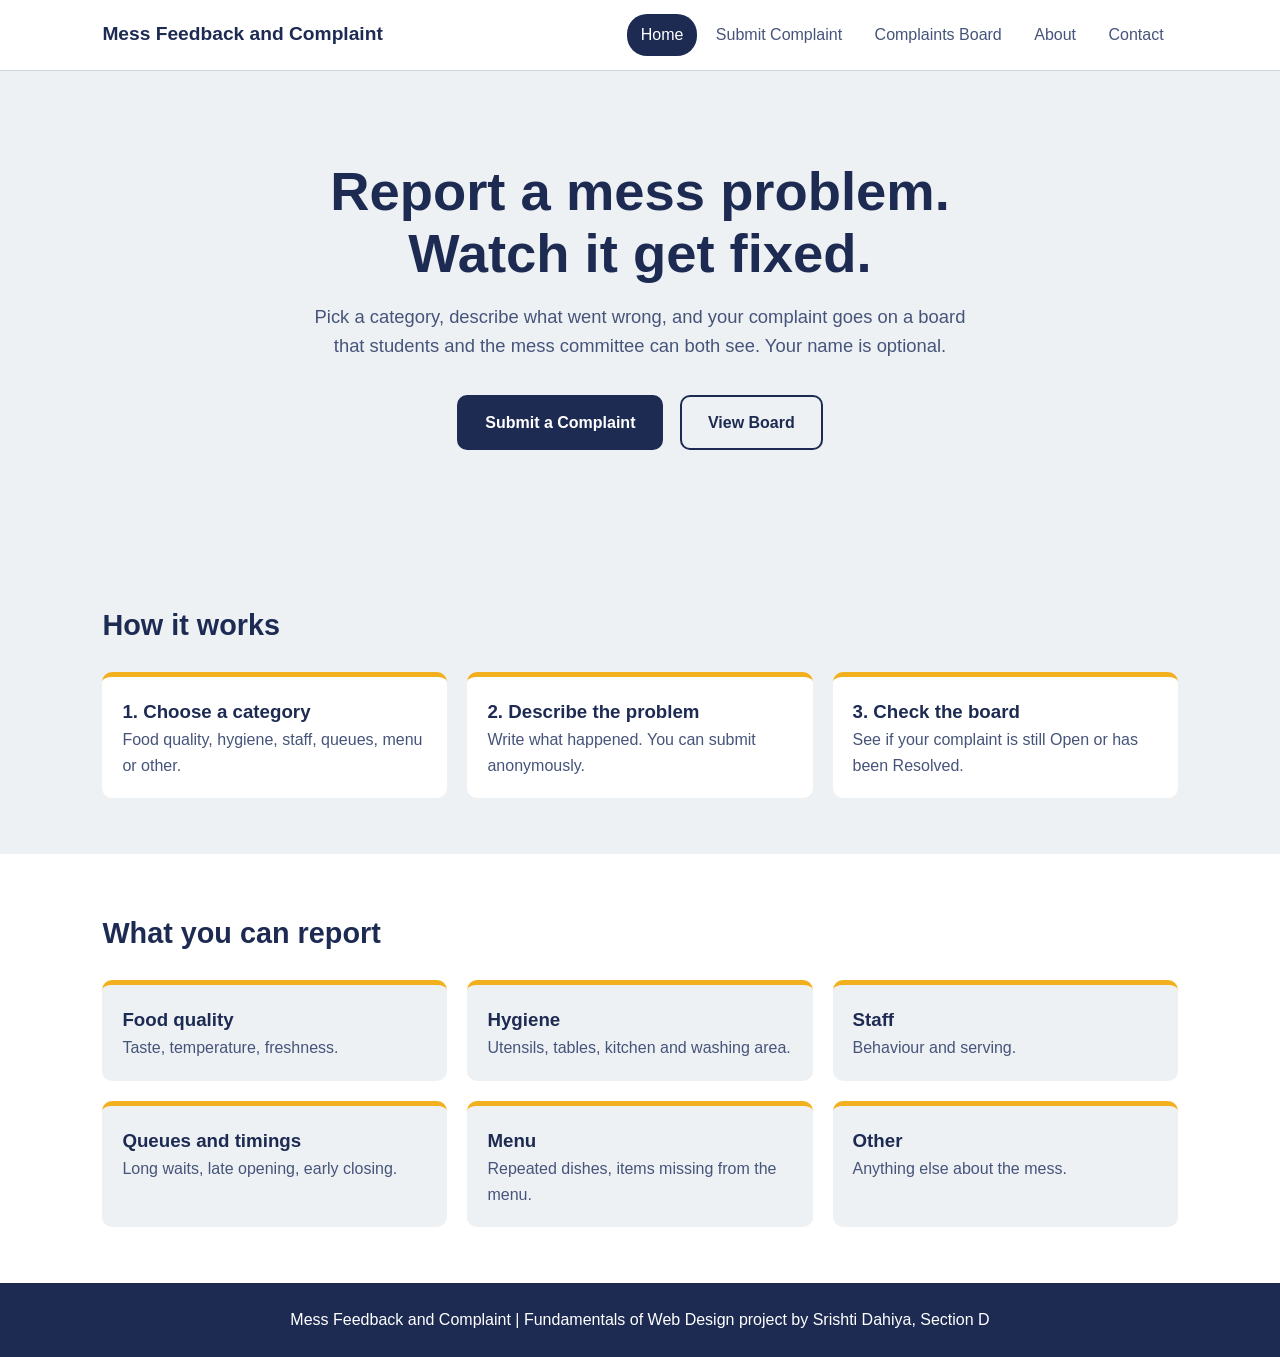
==== index.html @ 824ca443 "Add files via upload" ====
<!DOCTYPE html>
<html lang="en">
<head>
  <meta charset="UTF-8">
  <meta name="viewport" content="width=device-width, initial-scale=1.0">
  <title>Mess Feedback and Complaint</title>
  <link rel="stylesheet" href="css/style.css">
</head>
<body>
  <header>
    <a class="brand" href="index.html">Mess Feedback and Complaint</a>
    <nav>
      <a class="active" href="index.html">Home</a>
      <a href="pages/submit.html">Submit Complaint</a>
      <a href="pages/board.html">Complaints Board</a>
      <a href="pages/about.html">About</a>
      <a href="pages/contact.html">Contact</a>
    </nav>
  </header>

  <section class="hero">
    <h1>Report a mess problem. Watch it get fixed.</h1>
    <p>Pick a category, describe what went wrong, and your complaint goes on a board that students and the mess committee can both see. Your name is optional.</p>
    <a class="btn" href="pages/submit.html">Submit a Complaint</a>
    <a class="btn light" href="pages/board.html">View Board</a>
  </section>

  <section>
    <h2>How it works</h2>
    <div class="grid">
      <div><h3>1. Choose a category</h3><p>Food quality, hygiene, staff, queues, menu or other.</p></div>
      <div><h3>2. Describe the problem</h3><p>Write what happened. You can submit anonymously.</p></div>
      <div><h3>3. Check the board</h3><p>See if your complaint is still Open or has been Resolved.</p></div>
    </div>
  </section>

  <section class="tint">
    <h2>What you can report</h2>
    <div class="grid">
      <div><h3>Food quality</h3><p>Taste, temperature, freshness.</p></div>
      <div><h3>Hygiene</h3><p>Utensils, tables, kitchen and washing area.</p></div>
      <div><h3>Staff</h3><p>Behaviour and serving.</p></div>
      <div><h3>Queues and timings</h3><p>Long waits, late opening, early closing.</p></div>
      <div><h3>Menu</h3><p>Repeated dishes, items missing from the menu.</p></div>
      <div><h3>Other</h3><p>Anything else about the mess.</p></div>
    </div>
  </section>

  <footer>Mess Feedback and Complaint | Fundamentals of Web Design project by Srishti Dahiya, Section D</footer>
</body>
</html>
---- css/style.css ----
* { box-sizing: border-box; margin: 0; }
body { font-family: "Segoe UI", Arial, sans-serif; color: #1d2b53; background: #eef1f4; line-height: 1.6; }

header { display: flex; flex-wrap: wrap; justify-content: space-between; align-items: center; gap: 8px 24px;
  padding: 14px 8%; background: #fff; border-bottom: 1px solid #cfd6df; position: sticky; top: 0; z-index: 5; }
.brand { font-weight: 700; font-size: 1.2rem; text-decoration: none; color: inherit; }
nav a { display: inline-block; padding: 8px 14px; border-radius: 20px; text-decoration: none; color: #46547a; }
nav a:hover { background: #eef1f4; }
nav a.active { background: #1d2b53; color: #fff; }

section { padding: 56px 8%; }
h2 { font-size: 1.8rem; margin-bottom: 24px; }
.hero { text-align: center; padding: 90px 8%; }
.hero h1 { font-size: clamp(2rem, 6vw, 3.4rem); line-height: 1.15; max-width: 14em; margin: 0 auto 16px; }
.hero p { max-width: 36em; margin: 0 auto 28px; font-size: 1.15rem; color: #46547a; }

.btn { display: inline-block; margin: 6px; padding: 13px 26px; border-radius: 10px; border: 2px solid #1d2b53;
  background: #1d2b53; color: #fff; font-weight: 600; text-decoration: none; }
.btn.light { background: transparent; color: #1d2b53; }
.btn:hover { background: #f2b01e; border-color: #f2b01e; color: #1d2b53; }

.grid { display: grid; grid-template-columns: repeat(auto-fit, minmax(280px, 1fr)); gap: 20px; max-width: 1100px; }
.grid div { background: #fff; padding: 20px; border-radius: 10px; border-top: 5px solid #f2b01e; }
.grid p { color: #46547a; }
.tint { background: #fff; }
.tint .grid div { background: #eef1f4; }

footer { text-align: center; padding: 24px 8%; background: #1d2b53; color: #fff; }

/* ---------- Forms ---------- */
main section { padding: 40px 8% 56px; }
.form-intro { margin: -12px 0 24px; color: #46547a; }
.feedback-form { max-width: 720px; padding: 10px 36px 36px; background: #fff; border: 1px solid #cfd6df; border-top: 6px solid #f2b01e; border-radius: 10px; box-shadow: 0 6px 0 rgba(29,43,83,.08); }
fieldset { border: 0; margin: 26px 0 0; padding: 0; min-width: 0; }
legend { float: left; width: 100%; margin: 0 0 18px; padding: 10px 16px; background: #1d2b53; color: #fff; border-radius: 10px; font-size: 1.15rem; font-weight: 700; }
fieldset > .row, fieldset > .field { clear: both; }
.field { margin-bottom: 20px; }
label, .label { display: block; margin-bottom: 6px; font-size: .95rem; font-weight: 600; }
input[type=text], input[type=date], input[type=search], select, textarea { width: 100%; min-height: 46px; padding: 11px 14px; border: 1.5px solid #cfd6df; border-radius: 10px; background: #e6eaf3; font: inherit; color: #1d2b53; }
textarea { min-height: 120px; resize: vertical; }
input:focus, select:focus, textarea:focus { outline: 3px solid #1d2b53; outline-offset: 1px; background: #fff; }
.row { display: flex; flex-wrap: wrap; gap: 0 24px; }
.row .field { flex: 1; min-width: 220px; }
.options { display: flex; flex-wrap: wrap; gap: 10px; }
.options label { margin: 0; cursor: pointer; position: relative; }
.options input { position: absolute; opacity: 0; }
.options span { display: inline-block; padding: 7px 22px; border: 2px solid; border-radius: 999px; background: #fff; font-weight: 600; }
.low span { border-color: #2f7d4e; color: #1d5a37; } .medium span { border-color: #f2b01e; color: #6b4a00; } .high span { border-color: #1d2b53; }
.low input:checked + span { background: #2f7d4e; color: #fff; } .medium input:checked + span { background: #f2b01e; color: #1d2b53; } .high input:checked + span { background: #1d2b53; color: #fff; }
.options input:focus-visible + span { outline: 3px solid #f2b01e; outline-offset: 2px; }
.submit-btn { display: block; width: 100%; margin-top: 30px; cursor: pointer; font-size: 1rem; }
.msg { max-width: 720px; margin-bottom: 20px; padding: 14px 18px; border-radius: 10px; background: #dff3e6; border: 1px solid #2f7d4e; color: #1d5a37; font-weight: 600; }
.msg a { color: inherit; }
[hidden] { display: none !important; }

/* ---------- Board ---------- */
.stats { display: flex; flex-wrap: wrap; gap: 12px; margin-bottom: 20px; }
.stat { background: #fff; padding: 10px 20px; border-radius: 10px; border-left: 5px solid #f2b01e; font-weight: 600; }
.filters { display: grid; grid-template-columns: repeat(auto-fit, minmax(200px, 1fr)); gap: 14px; max-width: 1100px; margin-bottom: 24px; }
.cards { display: grid; grid-template-columns: repeat(auto-fit, minmax(300px, 1fr)); gap: 20px; max-width: 1100px; }
.card { background: #fff; padding: 20px; border-radius: 10px; border-top: 5px solid #f2b01e; display: flex; flex-direction: column; gap: 10px; }
.card.resolved { border-top-color: #2f7d4e; }
.card h3 { font-size: 1.1rem; }
.card .meta { font-size: .85rem; color: #46547a; }
.tag { display: inline-block; padding: 2px 12px; border-radius: 999px; font-size: .8rem; font-weight: 700; margin-right: 6px; background: #eef1f4; }
.tag.p-High { background: #1d2b53; color: #fff; } .tag.p-Medium { background: #f2b01e; } .tag.p-Low { background: #2f7d4e; color: #fff; }
.tag.s-Open { background: #fde2c8; color: #7a3d00; } .tag.s-Resolved { background: #dff3e6; color: #1d5a37; }
.card-actions { display: flex; gap: 8px; margin-top: auto; }
.card-actions button { padding: 7px 14px; border-radius: 8px; border: 2px solid #1d2b53; background: #fff; color: #1d2b53; font-weight: 600; cursor: pointer; font: inherit; }
.card-actions button:hover { background: #f2b01e; border-color: #f2b01e; }
.empty { background: #fff; padding: 30px; border-radius: 10px; max-width: 600px; }

/* ---------- Header on inner pages ---------- */
.prose { max-width: 720px; }
.prose p { margin-bottom: 14px; }
@media (max-width: 600px) { .feedback-form { padding: 4px 20px 28px; } }
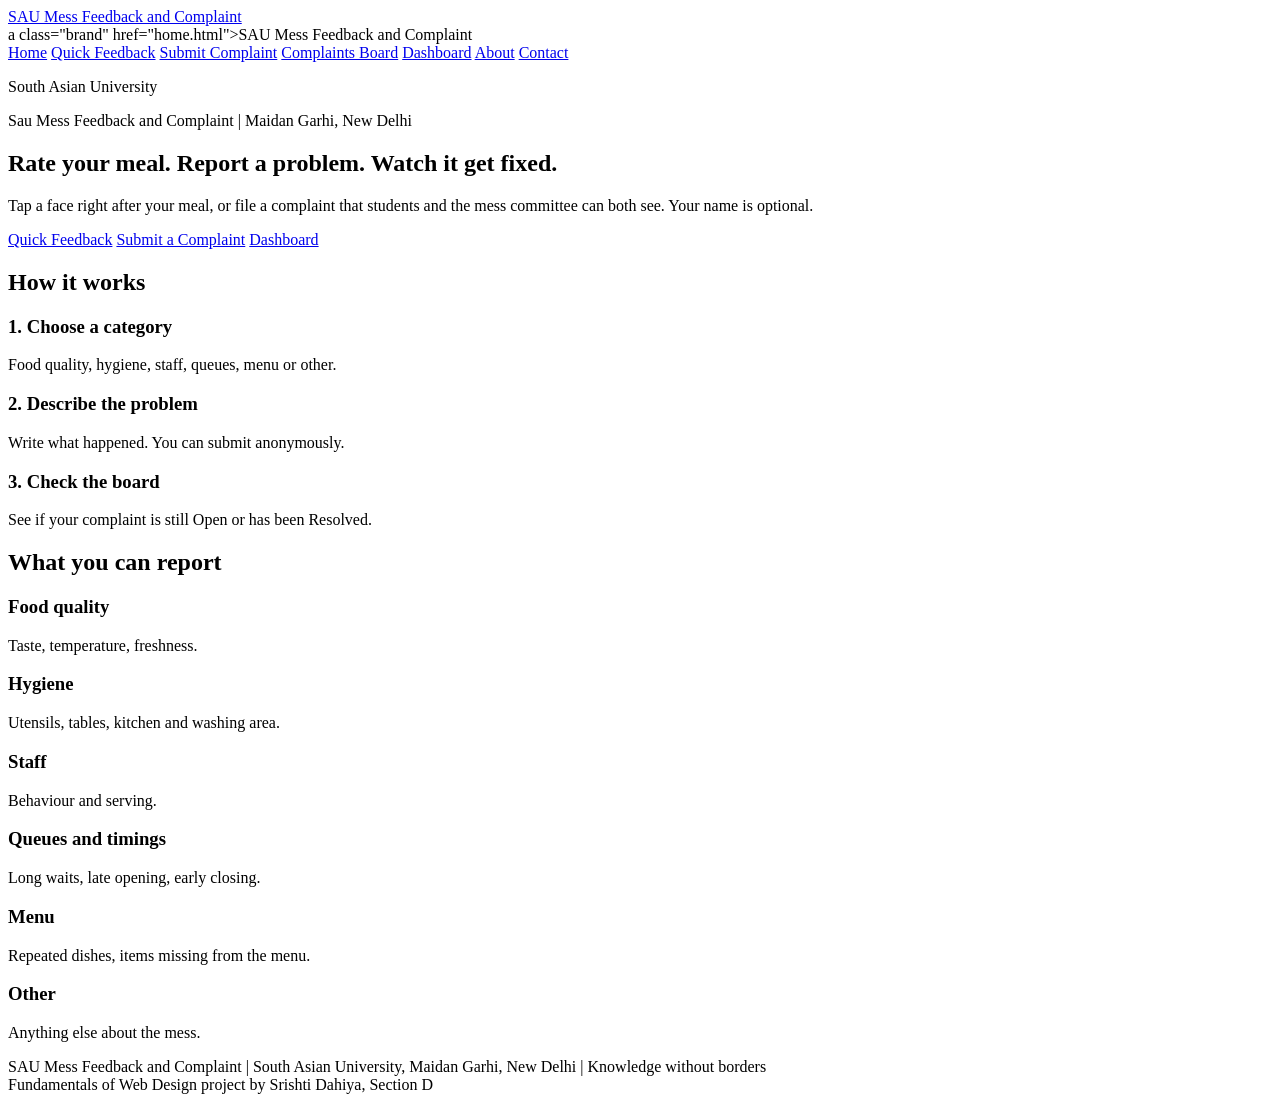
==== commit 03263f6f: "Update index.html" ====
--- a/index.html
+++ b/index.html
@@ -3,26 +3,37 @@
 <head>
   <meta charset="UTF-8">
   <meta name="viewport" content="width=device-width, initial-scale=1.0">
-  <title>Mess Feedback and Complaint</title>
-  <link rel="stylesheet" href="css/style.css">
+  <title>SAU Mess Feedback and Complaint</title>
+  <link rel="icon" href="logo.png">
+  <link rel="stylesheet" href="style.css?v=4">
 </head>
 <body>
   <header>
-    <a class="brand" href="index.html">Mess Feedback and Complaint</a>
+    <a class="brand" href="home.html">SAU Mess Feedback and Complaint</a>
     <nav>
-      <a class="active" href="index.html">Home</a>
-      <a href="pages/submit.html">Submit Complaint</a>
-      <a href="pages/board.html">Complaints Board</a>
-      <a href="pages/about.html">About</a>
-      <a href="pages/contact.html">Contact</a>
+      a class="brand" href="home.html"><img class="logo" src="logo.png" alt="South Asian University logo" onerror="this.hidden=true;this.parentNode.classList.add('nologo')">SAU Mess Feedback and Complaint</a>
+    <nav>
+      <a class="active" href="home.html">Home</a>
+      <a href="feedback.html">Quick Feedback</a>
+      <a href="submit.html">Submit Complaint</a>
+      <a href="board.html">Complaints Board</a>
+      <a href="dashboard.html">Dashboard</a>
+      <a href="about.html">About</a>
+      <a href="contact.html">Contact</a>
     </nav>
   </header>
 
-  <section class="hero">
-    <h1>Report a mess problem. Watch it get fixed.</h1>
-    <p>Pick a category, describe what went wrong, and your complaint goes on a board that students and the mess committee can both see. Your name is optional.</p>
-    <a class="btn" href="pages/submit.html">Submit a Complaint</a>
-    <a class="btn light" href="pages/board.html">View Board</a>
+  <section class="hero hero-split">
+    <img class="hero-logo" src="logo.png" alt="South Asian University logo" onerror="this.hidden=true">
+    <div class="hero-content">
+      <p class="uni-name">South Asian University</p>
+      <p class="uni-sub">Sau Mess Feedback and Complaint | Maidan Garhi, New Delhi</p>
+      <h1>Rate your meal. Report a problem. Watch it get fixed.</h1>
+      <p>Tap a face right after your meal, or file a complaint that students and the mess committee can both see. Your name is optional.</p>
+      <a class="btn" href="feedback.html">Quick Feedback</a>
+      <a class="btn" href="submit.html">Submit a Complaint</a>
+      <a class="btn light" href="dashboard.html">Dashboard</a>
+    </div>
   </section>
 
   <section>
@@ -45,7 +56,6 @@
       <div><h3>Other</h3><p>Anything else about the mess.</p></div>
     </div>
   </section>
-
-  <footer>Mess Feedback and Complaint | Fundamentals of Web Design project by Srishti Dahiya, Section D</footer>
+<footer>SAU Mess Feedback and Complaint | South Asian University, Maidan Garhi, New Delhi | Knowledge without borders<br>Fundamentals of Web Design project by Srishti Dahiya, Section D</footer>
 </body>
 </html>
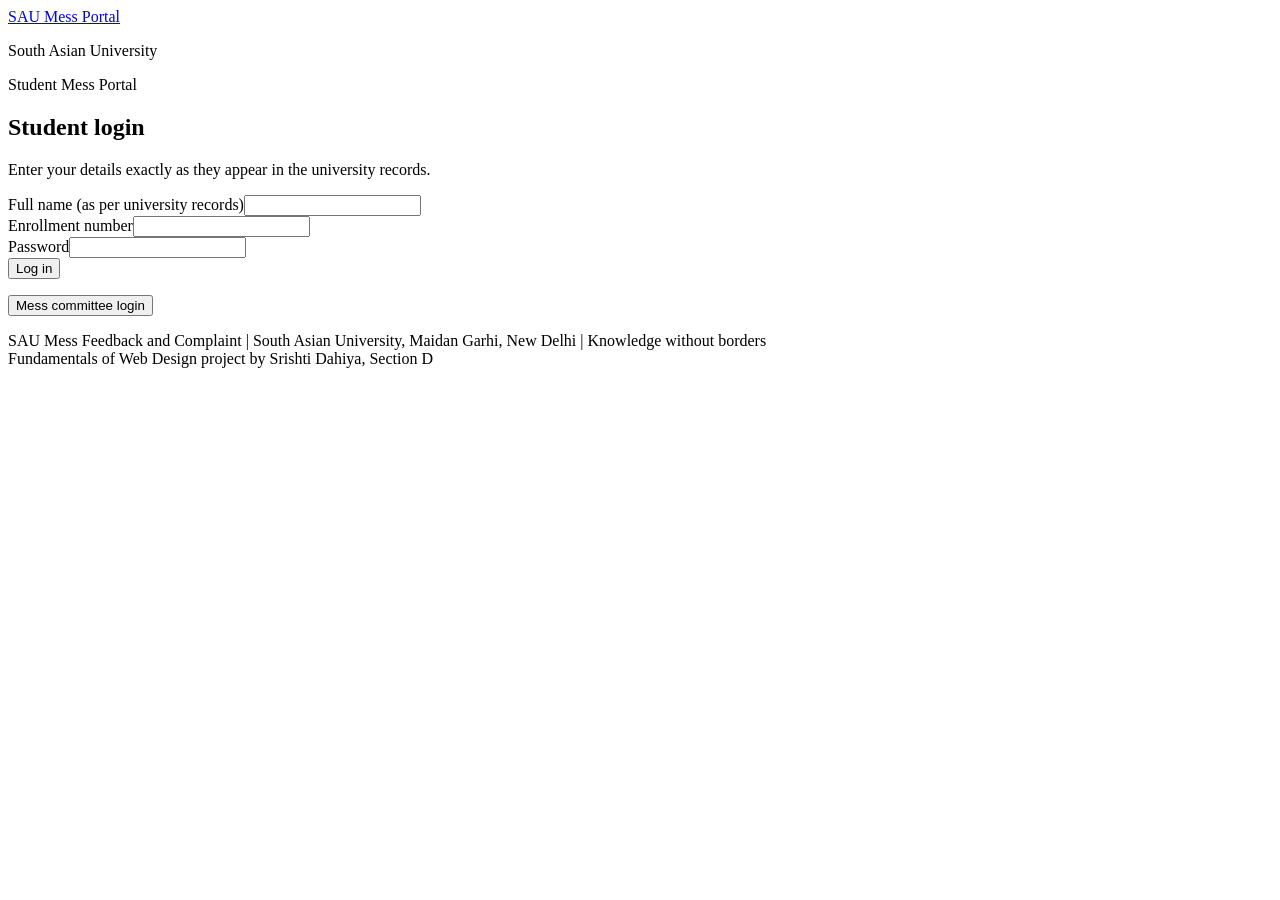
==== commit cfac0c40: "Add files via upload" ====
--- a/index.html
+++ b/index.html
@@ -3,59 +3,34 @@
 <head>
   <meta charset="UTF-8">
   <meta name="viewport" content="width=device-width, initial-scale=1.0">
-  <title>SAU Mess Feedback and Complaint</title>
+  <title>Login | SAU Mess Feedback and Complaint</title>
   <link rel="icon" href="logo.png">
   <link rel="stylesheet" href="style.css?v=4">
 </head>
-<body>
+<body data-public>
   <header>
-    <a class="brand" href="home.html">SAU Mess Feedback and Complaint</a>
-    <nav>
-      a class="brand" href="home.html"><img class="logo" src="logo.png" alt="South Asian University logo" onerror="this.hidden=true;this.parentNode.classList.add('nologo')">SAU Mess Feedback and Complaint</a>
-    <nav>
-      <a class="active" href="home.html">Home</a>
-      <a href="feedback.html">Quick Feedback</a>
-      <a href="submit.html">Submit Complaint</a>
-      <a href="board.html">Complaints Board</a>
-      <a href="dashboard.html">Dashboard</a>
-      <a href="about.html">About</a>
-      <a href="contact.html">Contact</a>
-    </nav>
+    <a class="brand" href="index.html"><img class="logo" src="logo.png" alt="South Asian University logo" onerror="this.hidden=true;this.parentNode.classList.add('nologo')">SAU Mess Portal</a>
   </header>
-
-  <section class="hero hero-split">
-    <img class="hero-logo" src="logo.png" alt="South Asian University logo" onerror="this.hidden=true">
-    <div class="hero-content">
+  <main><section class="login-section">
+    <div class="login-brand">
+      <img class="hero-logo" src="logo.png" alt="South Asian University logo" onerror="this.hidden=true">
       <p class="uni-name">South Asian University</p>
-      <p class="uni-sub">Sau Mess Feedback and Complaint | Maidan Garhi, New Delhi</p>
-      <h1>Rate your meal. Report a problem. Watch it get fixed.</h1>
-      <p>Tap a face right after your meal, or file a complaint that students and the mess committee can both see. Your name is optional.</p>
-      <a class="btn" href="feedback.html">Quick Feedback</a>
-      <a class="btn" href="submit.html">Submit a Complaint</a>
-      <a class="btn light" href="dashboard.html">Dashboard</a>
+      <p class="uni-sub">Student Mess Portal</p>
     </div>
-  </section>
-
-  <section>
-    <h2>How it works</h2>
-    <div class="grid">
-      <div><h3>1. Choose a category</h3><p>Food quality, hygiene, staff, queues, menu or other.</p></div>
-      <div><h3>2. Describe the problem</h3><p>Write what happened. You can submit anonymously.</p></div>
-      <div><h3>3. Check the board</h3><p>See if your complaint is still Open or has been Resolved.</p></div>
-    </div>
-  </section>
-
-  <section class="tint">
-    <h2>What you can report</h2>
-    <div class="grid">
-      <div><h3>Food quality</h3><p>Taste, temperature, freshness.</p></div>
-      <div><h3>Hygiene</h3><p>Utensils, tables, kitchen and washing area.</p></div>
-      <div><h3>Staff</h3><p>Behaviour and serving.</p></div>
-      <div><h3>Queues and timings</h3><p>Long waits, late opening, early closing.</p></div>
-      <div><h3>Menu</h3><p>Repeated dishes, items missing from the menu.</p></div>
-      <div><h3>Other</h3><p>Anything else about the mess.</p></div>
-    </div>
-  </section>
-<footer>SAU Mess Feedback and Complaint | South Asian University, Maidan Garhi, New Delhi | Knowledge without borders<br>Fundamentals of Web Design project by Srishti Dahiya, Section D</footer>
+    <form class="feedback-form login-card" id="studentLogin">
+      <h2 id="loginTitle">Student login</h2>
+      <p class="hint" id="loginHelp">Enter your details exactly as they appear in the university records.</p>
+      <div class="msg err" id="loginErr" role="alert" hidden></div>
+      <div id="studentFields">
+        <div class="field"><label for="sname">Full name (as per university records)</label><input type="text" id="sname" autocomplete="name" required></div>
+        <div class="field"><label for="enroll">Enrollment number</label><input type="text" id="enroll" autocomplete="username" required></div>
+      </div>
+      <div class="field"><label for="spass">Password</label><input type="password" id="spass" autocomplete="current-password" required></div>
+      <button type="submit" class="btn submit-btn">Log in</button>
+      <p class="switch"><button type="button" id="modeToggle" class="linkbtn">Mess committee login</button></p>
+    </form>
+  </section></main>
+  <footer>SAU Mess Feedback and Complaint | South Asian University, Maidan Garhi, New Delhi | Knowledge without borders<br>Fundamentals of Web Design project by Srishti Dahiya, Section D</footer>
+  <script src="script.js"></script>
 </body>
 </html>
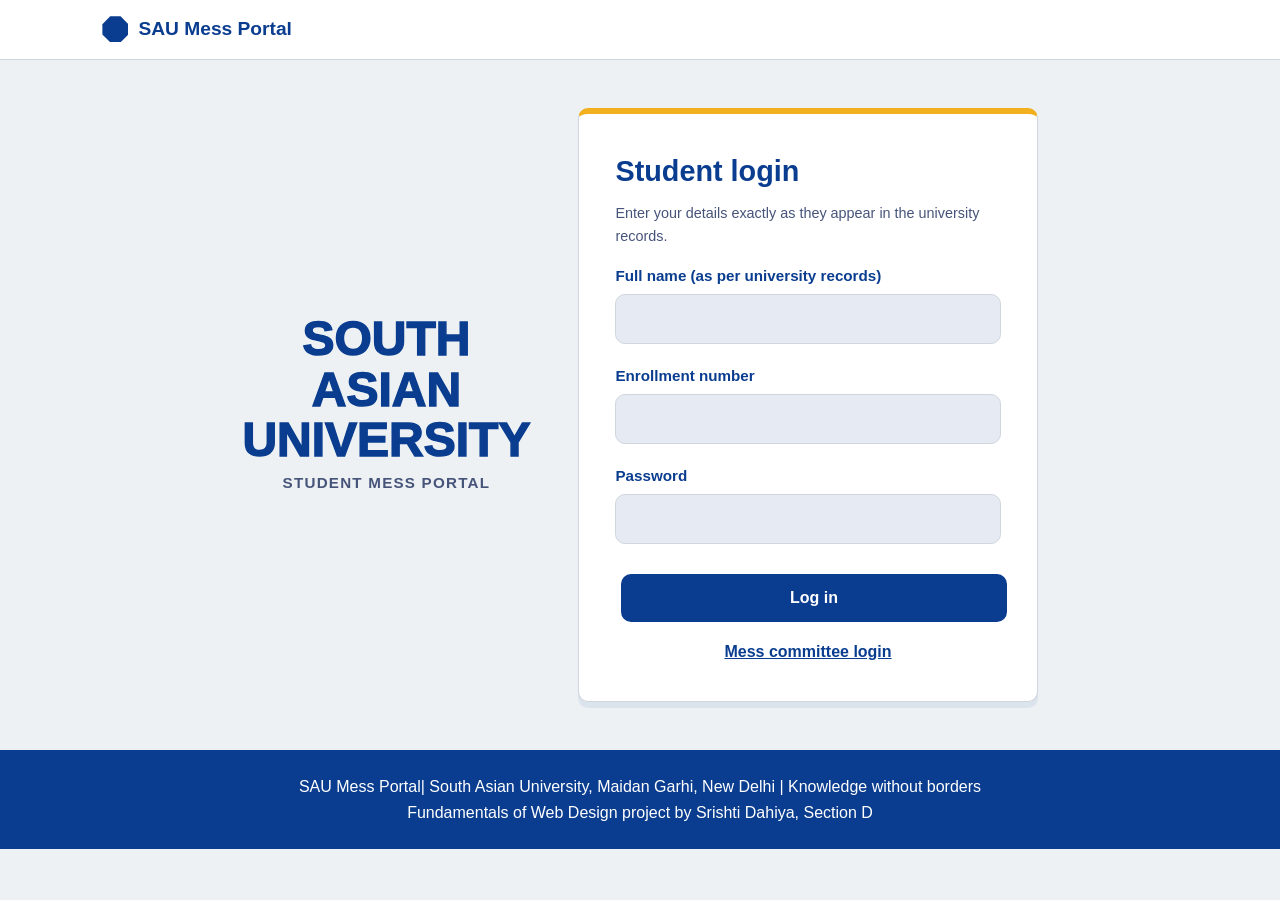
==== commit 364147be: "Update title and footer for SAU Mess Portal" ====
--- a/index.html
+++ b/index.html
@@ -3,7 +3,7 @@
 <head>
   <meta charset="UTF-8">
   <meta name="viewport" content="width=device-width, initial-scale=1.0">
-  <title>Login | SAU Mess Feedback and Complaint</title>
+  <title>Login | SAU Mess Portal</title>
   <link rel="icon" href="logo.png">
   <link rel="stylesheet" href="style.css?v=4">
 </head>
@@ -30,7 +30,7 @@
       <p class="switch"><button type="button" id="modeToggle" class="linkbtn">Mess committee login</button></p>
     </form>
   </section></main>
-  <footer>SAU Mess Feedback and Complaint | South Asian University, Maidan Garhi, New Delhi | Knowledge without borders<br>Fundamentals of Web Design project by Srishti Dahiya, Section D</footer>
+  <footer>SAU Mess Portal| South Asian University, Maidan Garhi, New Delhi | Knowledge without borders<br>Fundamentals of Web Design project by Srishti Dahiya, Section D</footer>
   <script src="script.js"></script>
 </body>
 </html>
--- a/style.css
+++ b/style.css
@@ -0,0 +1,106 @@
+* { box-sizing: border-box; margin: 0; }
+body { font-family: "Segoe UI", Arial, sans-serif; color: #0a3d8f; background: #eef1f4; line-height: 1.6; }
+header { display: flex; flex-wrap: wrap; justify-content: space-between; align-items: center; gap: 8px 24px;
+  padding: 14px 8%; background: #fff; border-bottom: 1px solid #cfd6df; position: sticky; top: 0; z-index: 5; }
+.brand { font-weight: 700; font-size: 1.2rem; text-decoration: none; color: inherit; }
+nav a { display: inline-block; padding: 8px 14px; border-radius: 20px; text-decoration: none; color: #46547a; }
+nav a:hover { background: #eef1f4; }
+nav a.active { background: #0a3d8f; color: #fff; }
+section { padding: 56px 8%; }
+h2 { font-size: 1.8rem; margin-bottom: 24px; }
+.hero { text-align: center; padding: 90px 8%; }
+.hero h1 { font-size: clamp(2rem, 6vw, 3.4rem); line-height: 1.15; max-width: 14em; margin: 0 auto 16px; }
+.hero p { max-width: 36em; margin: 0 auto 28px; font-size: 1.15rem; color: #46547a; }
+.btn { display: inline-block; margin: 6px; padding: 13px 26px; border-radius: 10px; border: 2px solid #0a3d8f;
+  background: #0a3d8f; color: #fff; font-weight: 600; text-decoration: none; }
+.btn.light { background: transparent; color: #0a3d8f; }
+.btn:hover { background: #f2b01e; border-color: #f2b01e; color: #0a3d8f; }
+.grid { display: grid; grid-template-columns: repeat(auto-fit, minmax(280px, 1fr)); gap: 20px; max-width: 1100px; }
+.grid div { background: #fff; padding: 20px; border-radius: 10px; border-top: 5px solid #f2b01e; }
+.grid p { color: #46547a; }
+.tint { background: #fff; }
+.tint .grid div { background: #eef1f4; }
+footer { text-align: center; padding: 24px 8%; background: #0a3d8f; color: #fff; }
+main section { padding: 40px 8% 56px; }
+.form-intro { margin: -12px 0 24px; color: #46547a; }
+.feedback-form { max-width: 720px; padding: 10px 36px 36px; background: #fff; border: 1px solid #cfd6df; border-top: 6px solid #f2b01e; border-radius: 10px; box-shadow: 0 6px 0 rgba(10,61,143,.08); }
+fieldset { border: 0; margin: 26px 0 0; padding: 0; min-width: 0; }
+legend { float: left; width: 100%; margin: 0 0 18px; padding: 10px 16px; background: #0a3d8f; color: #fff; border-radius: 10px; font-size: 1.15rem; font-weight: 700; }
+fieldset > .row, fieldset > .field { clear: both; }
+.field { margin-bottom: 20px; }
+label, .label { display: block; margin-bottom: 6px; font-size: .95rem; font-weight: 600; }
+input[type=text], input[type=date], input[type=search], input[type=password], select, textarea { width: 100%; min-height: 46px; padding: 11px 14px; border: 1.5px solid #cfd6df; border-radius: 10px; background: #e6eaf3; font: inherit; color: #0a3d8f; }
+textarea { min-height: 120px; resize: vertical; }
+input:focus, select:focus, textarea:focus { outline: 3px solid #0a3d8f; outline-offset: 1px; background: #fff; }
+.row { display: flex; flex-wrap: wrap; gap: 0 24px; }
+.row .field { flex: 1; min-width: 220px; }
+.options { display: flex; flex-wrap: wrap; gap: 10px; }
+.options label { margin: 0; cursor: pointer; position: relative; }
+.options input { position: absolute; opacity: 0; }
+.options span { display: inline-block; padding: 7px 22px; border: 2px solid; border-radius: 999px; background: #fff; font-weight: 600; }
+.low span { border-color: #2f7d4e; color: #1d5a37; } .medium span { border-color: #f2b01e; color: #6b4a00; } .high span { border-color: #0a3d8f; }
+.low input:checked + span { background: #2f7d4e; color: #fff; } .medium input:checked + span { background: #f2b01e; color: #0a3d8f; } .high input:checked + span { background: #0a3d8f; color: #fff; }
+.options input:focus-visible + span { outline: 3px solid #f2b01e; outline-offset: 2px; }
+.submit-btn { display: block; width: 100%; margin-top: 30px; cursor: pointer; font-size: 1rem; }
+.msg { max-width: 720px; margin-bottom: 20px; padding: 14px 18px; border-radius: 10px; background: #dff3e6; border: 1px solid #2f7d4e; color: #1d5a37; font-weight: 600; }
+.msg a { color: inherit; }
+[hidden] { display: none !important; }
+.stats { display: flex; flex-wrap: wrap; gap: 12px; margin-bottom: 20px; }
+.stat { background: #fff; padding: 10px 20px; border-radius: 10px; border-left: 5px solid #f2b01e; font-weight: 600; }
+.filters { display: grid; grid-template-columns: repeat(auto-fit, minmax(200px, 1fr)); gap: 14px; max-width: 1100px; margin-bottom: 24px; }
+.cards { display: grid; grid-template-columns: repeat(auto-fit, minmax(300px, 1fr)); gap: 20px; max-width: 1100px; }
+.card { background: #fff; padding: 20px; border-radius: 10px; border-top: 5px solid #f2b01e; display: flex; flex-direction: column; gap: 10px; }
+.card.resolved { border-top-color: #2f7d4e; }
+.card h3 { font-size: 1.1rem; }
+.card .meta { font-size: .85rem; color: #46547a; }
+.tag { display: inline-block; padding: 2px 12px; border-radius: 999px; font-size: .8rem; font-weight: 700; margin-right: 6px; background: #eef1f4; }
+.tag.p-High { background: #0a3d8f; color: #fff; } .tag.p-Medium { background: #f2b01e; } .tag.p-Low { background: #2f7d4e; color: #fff; }
+.tag.s-Open { background: #fde2c8; color: #7a3d00; } .tag.s-Resolved { background: #dff3e6; color: #1d5a37; }
+.card-actions { display: flex; gap: 8px; margin-top: auto; }
+.card-actions button { padding: 7px 14px; border-radius: 8px; border: 2px solid #0a3d8f; background: #fff; color: #0a3d8f; font-weight: 600; cursor: pointer; font: inherit; }
+.card-actions button:hover { background: #f2b01e; border-color: #f2b01e; }
+.empty { background: #fff; padding: 30px; border-radius: 10px; max-width: 600px; }
+.prose { max-width: 720px; }
+.prose p { margin-bottom: 14px; }
+@media (max-width: 600px) { .feedback-form { padding: 4px 20px 28px; } }
+.adminbar{display:flex;flex-wrap:wrap;align-items:center;gap:10px;margin-bottom:20px}.adminbar form{display:flex;flex-wrap:wrap;gap:6px;align-items:center}.adminbar input{width:220px}.adminbar .btn{cursor:pointer;font-size:1rem}
+.brand.nologo::before{content:"";display:inline-block;width:26px;height:26px;margin-right:10px;vertical-align:middle;background:#0a3d8f;clip-path:polygon(30% 0,70% 0,100% 30%,100% 70%,70% 100%,30% 100%,0 70%,0 30%)}
+.kicker{font-weight:700;letter-spacing:.12em;text-transform:uppercase;color:#0a3d8f;font-size:.85rem;margin-bottom:10px}
+.faces{display:flex;flex-wrap:wrap;gap:14px}.faces label{margin:0;cursor:pointer;position:relative}.faces input{position:absolute;opacity:0}
+.faces span{display:flex;flex-direction:column;align-items:center;gap:4px;width:96px;padding:14px 0;border:2px solid #cfd6df;border-radius:14px;background:#fff;font-size:2rem}
+.faces small{font-size:.85rem;font-weight:600}.faces input:checked+span{border-color:#0a3d8f;background:#e6eaf3;box-shadow:0 0 0 3px #f2b01e}.faces input:focus-visible+span{outline:3px solid #f2b01e}
+.dash{display:grid;grid-template-columns:repeat(auto-fit,minmax(300px,1fr));gap:20px;max-width:1100px}
+.panel{background:#fff;padding:20px;border-radius:10px;border-top:5px solid #f2b01e}.panel h3{margin-bottom:10px}
+.bar-row{margin:12px 0}.bar-label{display:flex;justify-content:space-between;font-size:.9rem;font-weight:600;margin-bottom:4px}
+.bar{display:flex;height:16px;border-radius:8px;overflow:hidden;background:#e6eaf3}.bar i{display:block;height:100%}
+.bar .h{background:#2f7d4e}.bar .n{background:#f2b01e}.bar .s{background:#c0392b}.bar .one{background:#0a3d8f}
+.legend{font-size:.85rem;color:#46547a;margin-top:8px}
+.logo{height:38px;width:auto;margin-right:10px;vertical-align:middle}.hero-logo{display:block;height:110px;width:auto;margin:0 auto 14px}
+.logo{border-radius:6px}.hero-logo{border-radius:12px;box-shadow:0 6px 0 rgba(10,61,143,.12)}
+.brand{display:inline-flex;align-items:center}.logo{height:48px;width:48px;object-fit:cover;margin-right:12px}
+.hero-brand{display:flex;flex-wrap:wrap;align-items:center;justify-content:center;gap:22px;margin-bottom:28px}
+.hero-brand .hero-logo{margin:0;height:130px;width:130px;object-fit:cover}
+.hero-brand-text{text-align:left}
+.uni-name{font-size:clamp(2.2rem,6vw,3.8rem);font-weight:800;line-height:1.05;color:#0a3d8f}
+.uni-sub{font-weight:600;letter-spacing:.08em;text-transform:uppercase;color:#46547a;font-size:.95rem;margin-top:6px}
+@media (max-width:600px){.hero-brand{flex-direction:column}.hero-brand-text{text-align:center}}
+.hero.hero-split{display:flex;align-items:center;gap:56px;text-align:left;padding:60px 8%}
+.hero-split .hero-logo{display:block;flex-shrink:0;width:clamp(200px,26vw,320px);height:auto;aspect-ratio:1/1;object-fit:contain;margin:0;border-radius:16px;box-shadow:0 8px 0 rgba(10,61,143,.14)}
+.hero-split .hero-content{flex:1;min-width:0}
+.hero .uni-name{font-size:clamp(2.4rem,6.5vw,4.6rem);font-weight:900;line-height:1.02;text-transform:uppercase;letter-spacing:.01em;color:#0a3d8f;-webkit-text-stroke:1.5px #0a3d8f;max-width:none;margin:0 0 8px}
+.hero .uni-sub{font-size:1rem;font-weight:700;letter-spacing:.1em;text-transform:uppercase;color:#46547a;max-width:none;margin:0 0 26px}
+.hero-split h1{max-width:none;margin:0 0 14px;font-size:clamp(1.7rem,3.6vw,2.6rem)}
+.hero-split .hero-content>p:not(.uni-name):not(.uni-sub){margin:0 0 26px}
+.hero-split .btn{margin:6px 12px 6px 0}
+@media (max-width:760px){.hero.hero-split{flex-direction:column;text-align:center;gap:28px}.hero-split .hero-logo{width:min(70vw,260px)}.hero-split .btn{margin:6px}}
+.login-section{display:grid;grid-template-columns:1fr minmax(320px,460px);gap:48px;align-items:center;max-width:1000px;margin:0 auto;padding:48px 8%}
+.login-brand{text-align:center}
+.login-brand .hero-logo{display:block;width:min(60vw,260px);height:auto;aspect-ratio:1/1;object-fit:contain;margin:0 auto 18px;border-radius:16px;box-shadow:0 8px 0 rgba(10,61,143,.14)}
+.login-brand .uni-name{font-size:clamp(2rem,4.5vw,3rem);font-weight:900;line-height:1.05;text-transform:uppercase;-webkit-text-stroke:1.5px #0a3d8f}
+.login-card h2{margin:24px 0 8px}
+.hint{font-size:.9rem;color:#46547a;margin-bottom:16px}
+.msg.err{background:#fde2e2;border-color:#c0392b;color:#8a1f11}
+.check{display:flex;gap:10px;align-items:center;cursor:pointer}.check input{width:auto;min-height:0}
+.linkbtn{background:none;border:0;color:#0a3d8f;font:inherit;font-weight:600;text-decoration:underline;cursor:pointer}
+.switch{text-align:center;margin-top:16px}
+@media (max-width:800px){.login-section{grid-template-columns:1fr;gap:28px}}
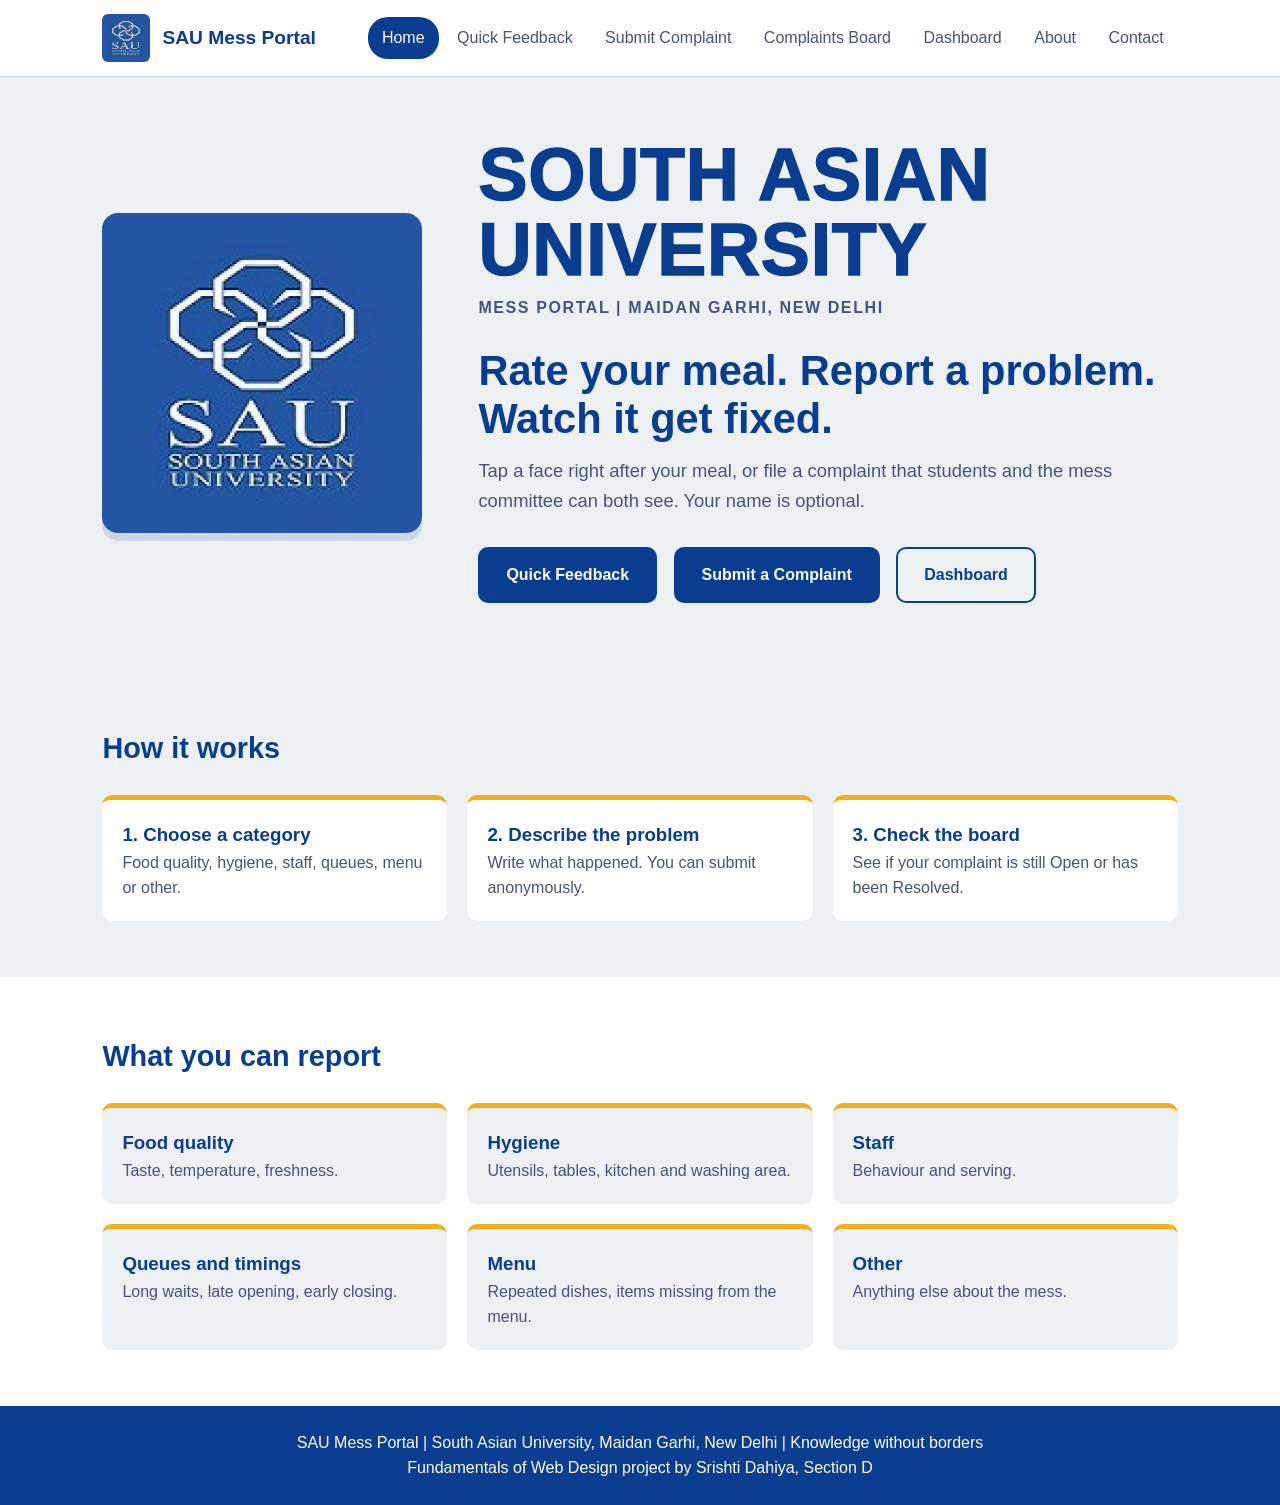
==== commit 42b5e253: "Revise title and update navigation in index.html" ====
--- a/index.html
+++ b/index.html
@@ -3,34 +3,58 @@
 <head>
   <meta charset="UTF-8">
   <meta name="viewport" content="width=device-width, initial-scale=1.0">
-  <title>Login | SAU Mess Portal</title>
+  <title>SAU Mess Portal</title>
   <link rel="icon" href="logo.png">
   <link rel="stylesheet" href="style.css?v=4">
 </head>
-<body data-public>
+<body>
   <header>
     <a class="brand" href="index.html"><img class="logo" src="logo.png" alt="South Asian University logo" onerror="this.hidden=true;this.parentNode.classList.add('nologo')">SAU Mess Portal</a>
+    <nav>
+      <a class="active" href="index.html">Home</a>
+      <a href="feedback.html">Quick Feedback</a>
+      <a href="submit.html">Submit Complaint</a>
+      <a href="board.html">Complaints Board</a>
+      <a href="dashboard.html">Dashboard</a>
+      <a href="about.html">About</a>
+      <a href="contact.html">Contact</a>
+    </nav>
   </header>
-  <main><section class="login-section">
-    <div class="login-brand">
-      <img class="hero-logo" src="logo.png" alt="South Asian University logo" onerror="this.hidden=true">
+
+  <section class="hero hero-split">
+    <img class="hero-logo" src="logo.png" alt="South Asian University logo" onerror="this.hidden=true">
+    <div class="hero-content">
       <p class="uni-name">South Asian University</p>
-      <p class="uni-sub">Student Mess Portal</p>
+      <p class="uni-sub">Mess Portal | Maidan Garhi, New Delhi</p>
+      <h1>Rate your meal. Report a problem. Watch it get fixed.</h1>
+      <p>Tap a face right after your meal, or file a complaint that students and the mess committee can both see. Your name is optional.</p>
+      <a class="btn" href="feedback.html">Quick Feedback</a>
+      <a class="btn" href="submit.html">Submit a Complaint</a>
+      <a class="btn light" href="dashboard.html">Dashboard</a>
     </div>
-    <form class="feedback-form login-card" id="studentLogin">
-      <h2 id="loginTitle">Student login</h2>
-      <p class="hint" id="loginHelp">Enter your details exactly as they appear in the university records.</p>
-      <div class="msg err" id="loginErr" role="alert" hidden></div>
-      <div id="studentFields">
-        <div class="field"><label for="sname">Full name (as per university records)</label><input type="text" id="sname" autocomplete="name" required></div>
-        <div class="field"><label for="enroll">Enrollment number</label><input type="text" id="enroll" autocomplete="username" required></div>
-      </div>
-      <div class="field"><label for="spass">Password</label><input type="password" id="spass" autocomplete="current-password" required></div>
-      <button type="submit" class="btn submit-btn">Log in</button>
-      <p class="switch"><button type="button" id="modeToggle" class="linkbtn">Mess committee login</button></p>
-    </form>
-  </section></main>
-  <footer>SAU Mess Portal| South Asian University, Maidan Garhi, New Delhi | Knowledge without borders<br>Fundamentals of Web Design project by Srishti Dahiya, Section D</footer>
-  <script src="script.js"></script>
+  </section>
+
+  <section>
+    <h2>How it works</h2>
+    <div class="grid">
+      <div><h3>1. Choose a category</h3><p>Food quality, hygiene, staff, queues, menu or other.</p></div>
+      <div><h3>2. Describe the problem</h3><p>Write what happened. You can submit anonymously.</p></div>
+      <div><h3>3. Check the board</h3><p>See if your complaint is still Open or has been Resolved.</p></div>
+    </div>
+  </section>
+
+  <section class="tint">
+    <h2>What you can report</h2>
+    <div class="grid">
+      <div><h3>Food quality</h3><p>Taste, temperature, freshness.</p></div>
+      <div><h3>Hygiene</h3><p>Utensils, tables, kitchen and washing area.</p></div>
+      <div><h3>Staff</h3><p>Behaviour and serving.</p></div>
+      <div><h3>Queues and timings</h3><p>Long waits, late opening, early closing.</p></div>
+      <div><h3>Menu</h3><p>Repeated dishes, items missing from the menu.</p></div>
+      <div><h3>Other</h3><p>Anything else about the mess.</p></div>
+    </div>
+  </section>
+
+  <footer>SAU Mess Portal | South Asian University, Maidan Garhi, New Delhi | Knowledge without borders<br>Fundamentals of Web Design project by Srishti Dahiya, Section D</footer>
 </body>
 </html>
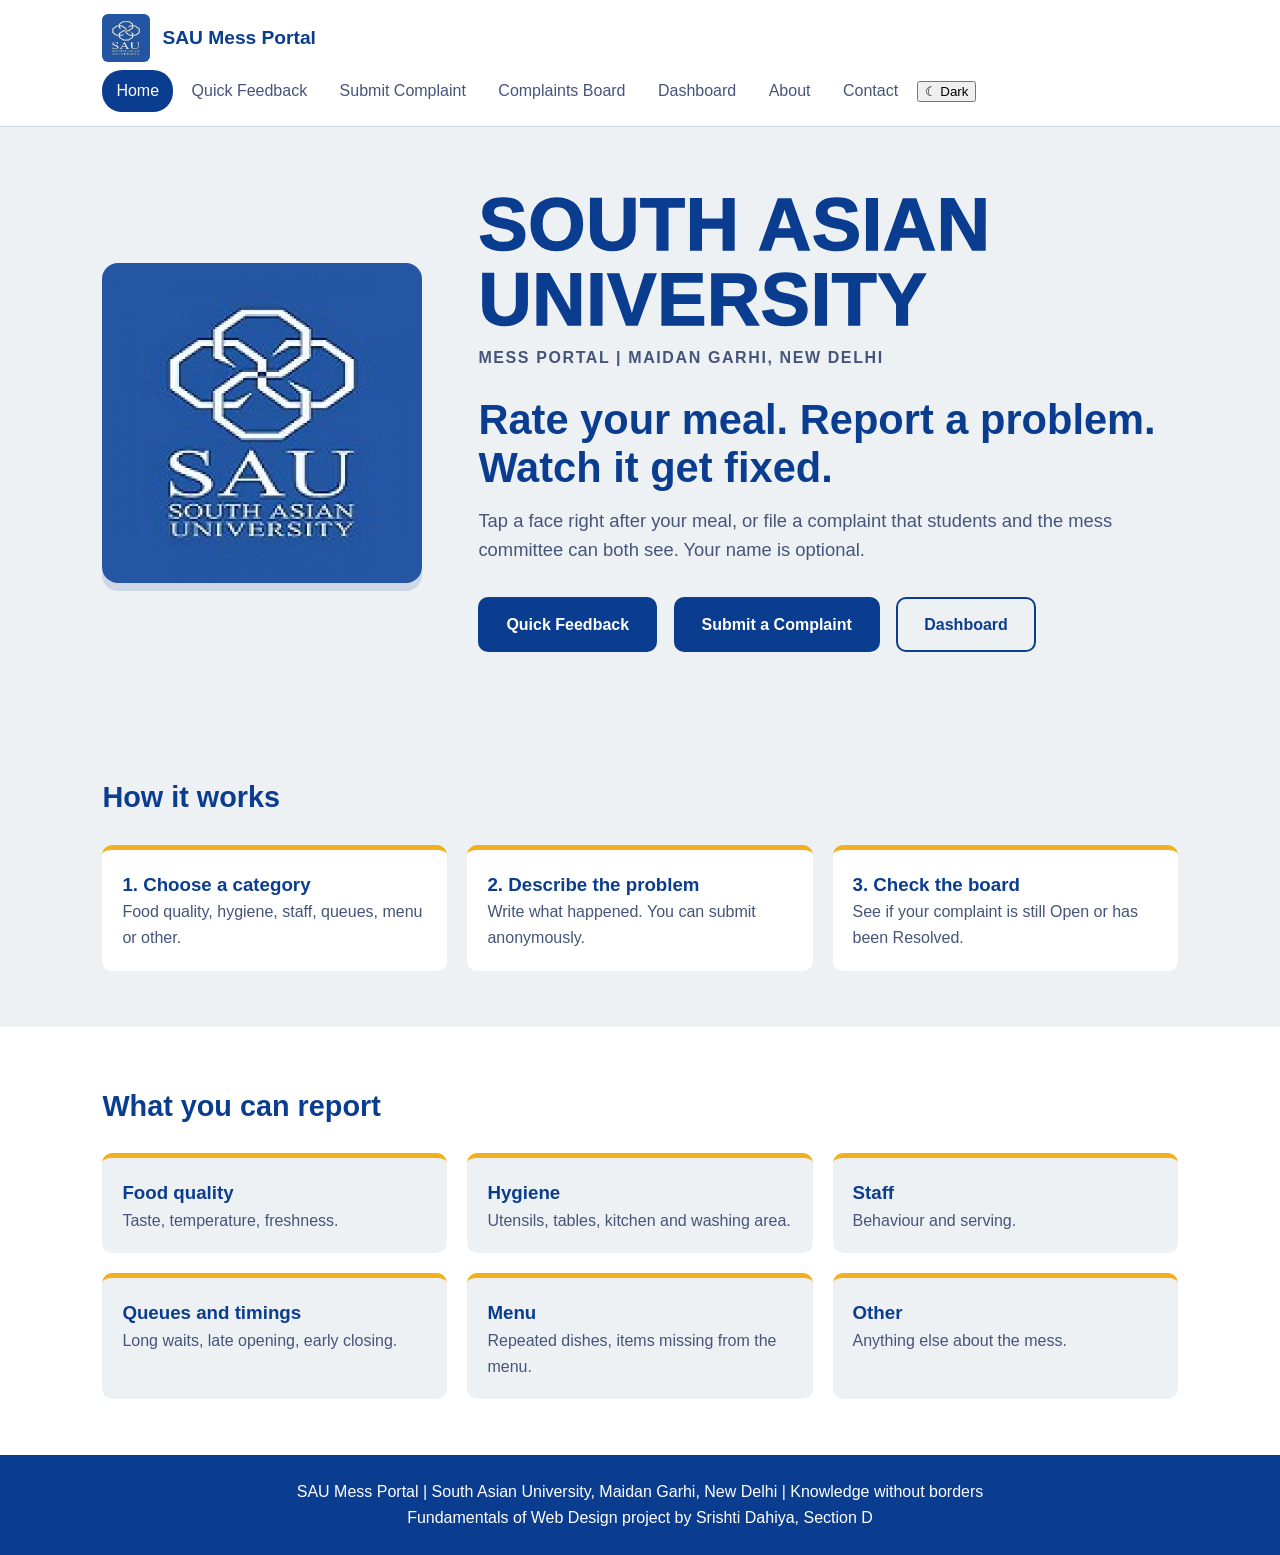
==== commit 63c42184: "Update stylesheet version and add script tag" ====
--- a/index.html
+++ b/index.html
@@ -4,8 +4,9 @@
   <meta charset="UTF-8">
   <meta name="viewport" content="width=device-width, initial-scale=1.0">
   <title>SAU Mess Portal</title>
+  <script>try{var t=localStorage.getItem("messTheme")||(matchMedia("(prefers-color-scheme: dark)").matches?"dark":"light");document.documentElement.dataset.theme=t}catch(e){}</script>
   <link rel="icon" href="logo.png">
-  <link rel="stylesheet" href="style.css?v=4">
+  <link rel="stylesheet" href="style.css?v=6">
 </head>
 <body>
   <header>
@@ -56,5 +57,6 @@
   </section>
 
   <footer>SAU Mess Portal | South Asian University, Maidan Garhi, New Delhi | Knowledge without borders<br>Fundamentals of Web Design project by Srishti Dahiya, Section D</footer>
+  <script src="script.js"></script>
 </body>
 </html>
--- a/style.css
+++ b/style.css
@@ -63,7 +63,6 @@
 .prose { max-width: 720px; }
 .prose p { margin-bottom: 14px; }
 @media (max-width: 600px) { .feedback-form { padding: 4px 20px 28px; } }
-.adminbar{display:flex;flex-wrap:wrap;align-items:center;gap:10px;margin-bottom:20px}.adminbar form{display:flex;flex-wrap:wrap;gap:6px;align-items:center}.adminbar input{width:220px}.adminbar .btn{cursor:pointer;font-size:1rem}
 .brand.nologo::before{content:"";display:inline-block;width:26px;height:26px;margin-right:10px;vertical-align:middle;background:#0a3d8f;clip-path:polygon(30% 0,70% 0,100% 30%,100% 70%,70% 100%,30% 100%,0 70%,0 30%)}
 .kicker{font-weight:700;letter-spacing:.12em;text-transform:uppercase;color:#0a3d8f;font-size:.85rem;margin-bottom:10px}
 .faces{display:flex;flex-wrap:wrap;gap:14px}.faces label{margin:0;cursor:pointer;position:relative}.faces input{position:absolute;opacity:0}
@@ -93,14 +92,5 @@
 .hero-split .hero-content>p:not(.uni-name):not(.uni-sub){margin:0 0 26px}
 .hero-split .btn{margin:6px 12px 6px 0}
 @media (max-width:760px){.hero.hero-split{flex-direction:column;text-align:center;gap:28px}.hero-split .hero-logo{width:min(70vw,260px)}.hero-split .btn{margin:6px}}
-.login-section{display:grid;grid-template-columns:1fr minmax(320px,460px);gap:48px;align-items:center;max-width:1000px;margin:0 auto;padding:48px 8%}
-.login-brand{text-align:center}
-.login-brand .hero-logo{display:block;width:min(60vw,260px);height:auto;aspect-ratio:1/1;object-fit:contain;margin:0 auto 18px;border-radius:16px;box-shadow:0 8px 0 rgba(10,61,143,.14)}
-.login-brand .uni-name{font-size:clamp(2rem,4.5vw,3rem);font-weight:900;line-height:1.05;text-transform:uppercase;-webkit-text-stroke:1.5px #0a3d8f}
-.login-card h2{margin:24px 0 8px}
 .hint{font-size:.9rem;color:#46547a;margin-bottom:16px}
-.msg.err{background:#fde2e2;border-color:#c0392b;color:#8a1f11}
 .check{display:flex;gap:10px;align-items:center;cursor:pointer}.check input{width:auto;min-height:0}
-.linkbtn{background:none;border:0;color:#0a3d8f;font:inherit;font-weight:600;text-decoration:underline;cursor:pointer}
-.switch{text-align:center;margin-top:16px}
-@media (max-width:800px){.login-section{grid-template-columns:1fr;gap:28px}}
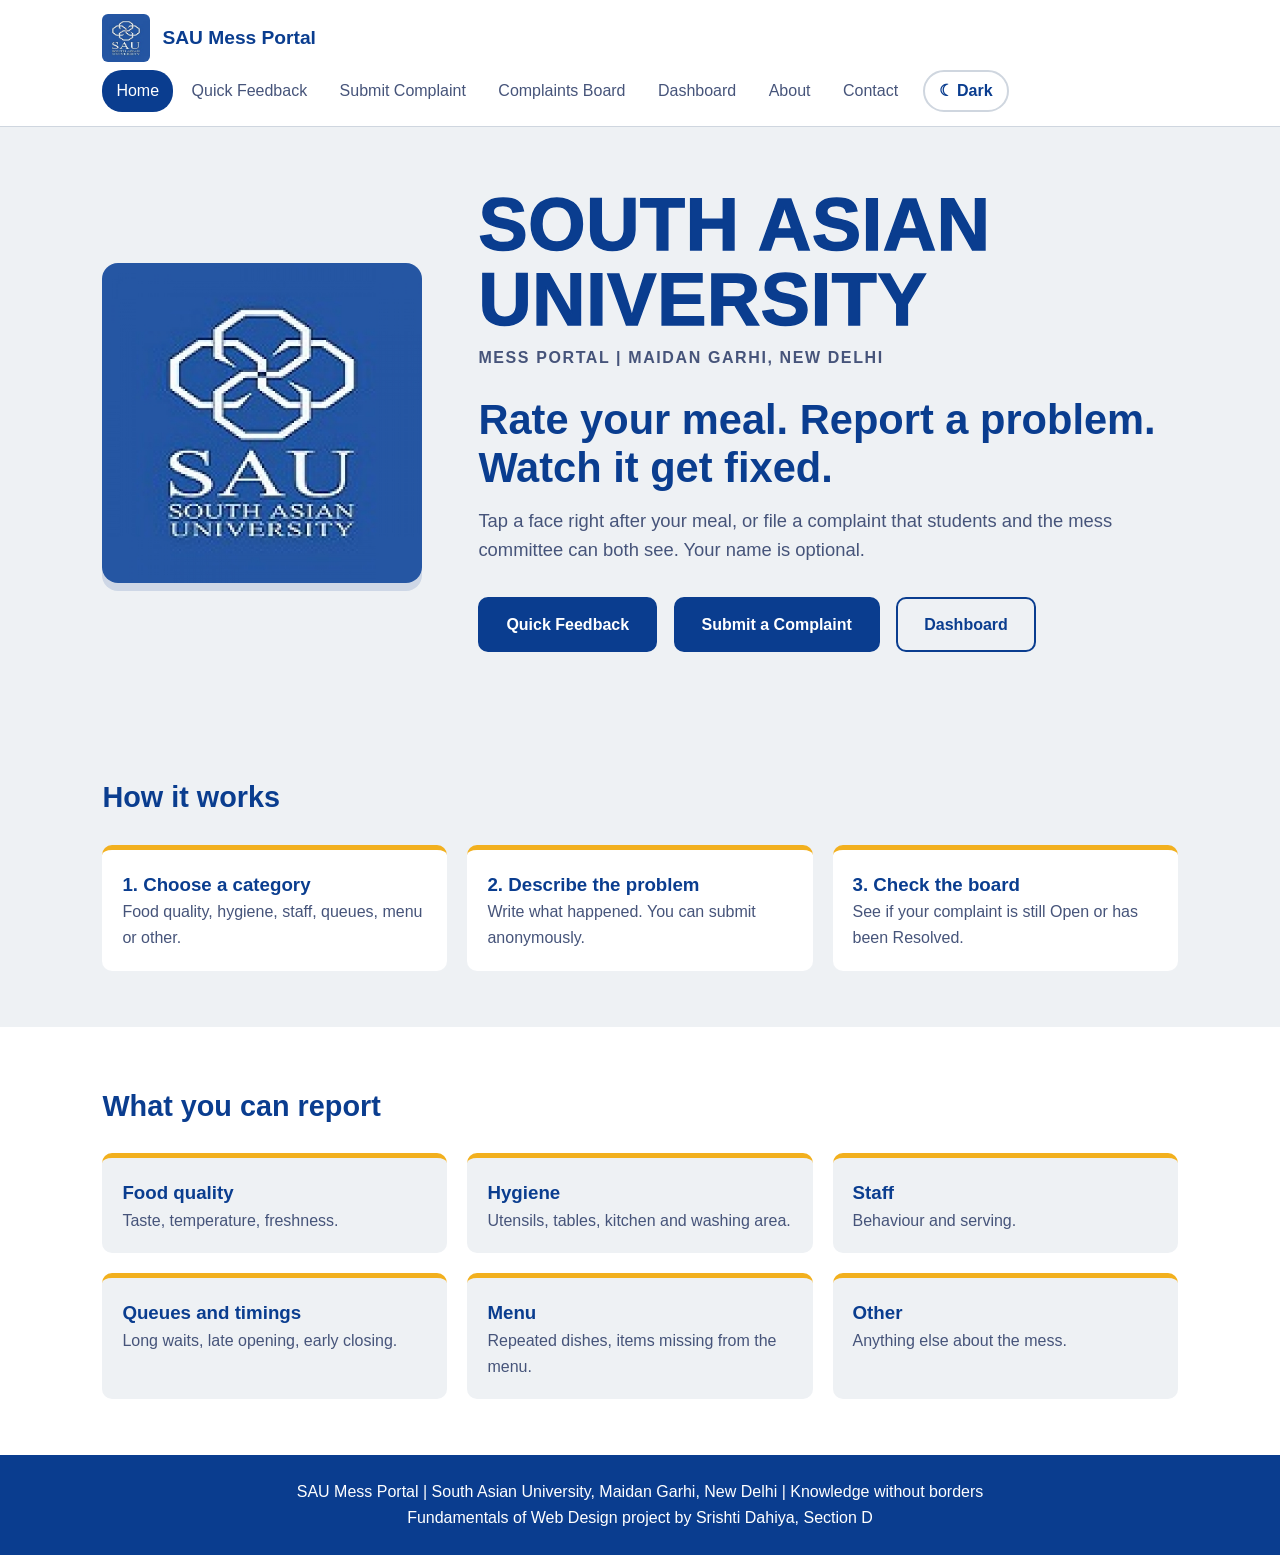
==== commit 487d97df: "Update index.html" ====
--- a/index.html
+++ b/index.html
@@ -5,33 +5,33 @@
   <meta name="viewport" content="width=device-width, initial-scale=1.0">
   <title>SAU Mess Portal</title>
   <script>try{var t=localStorage.getItem("messTheme")||(matchMedia("(prefers-color-scheme: dark)").matches?"dark":"light");document.documentElement.dataset.theme=t}catch(e){}</script>
-  <link rel="icon" href="logo.png">
-  <link rel="stylesheet" href="style.css?v=6">
+  <link rel="icon" href="../images/logo.png">
+  <link rel="stylesheet" href="../css/style.css?v=6">
 </head>
 <body>
   <header>
-    <a class="brand" href="index.html"><img class="logo" src="logo.png" alt="South Asian University logo" onerror="this.hidden=true;this.parentNode.classList.add('nologo')">SAU Mess Portal</a>
+    <a class="brand" href="../index.html"><img class="logo" src="../images/logo.png" alt="South Asian University logo" onerror="this.hidden=true;this.parentNode.classList.add('nologo')">SAU Mess Portal</a>
     <nav>
-      <a class="active" href="index.html">Home</a>
-      <a href="feedback.html">Quick Feedback</a>
-      <a href="submit.html">Submit Complaint</a>
-      <a href="board.html">Complaints Board</a>
-      <a href="dashboard.html">Dashboard</a>
-      <a href="about.html">About</a>
-      <a href="contact.html">Contact</a>
+      <a class="active" href="../index.html">Home</a>
+      <a href="../pages/feedback.html">Quick Feedback</a>
+      <a href="../pages/submit.html">Submit Complaint</a>
+      <a href="../pages/board.html">Complaints Board</a>
+      <a href="../pages/dashboard.html">Dashboard</a>
+      <a href="../pages/about.html">About</a>
+      <a href="../pages/contact.html">Contact</a>
     </nav>
   </header>
 
   <section class="hero hero-split">
-    <img class="hero-logo" src="logo.png" alt="South Asian University logo" onerror="this.hidden=true">
+    <img class="hero-logo" src="../images/logo.png" alt="South Asian University logo" onerror="this.hidden=true">
     <div class="hero-content">
       <p class="uni-name">South Asian University</p>
       <p class="uni-sub">Mess Portal | Maidan Garhi, New Delhi</p>
       <h1>Rate your meal. Report a problem. Watch it get fixed.</h1>
       <p>Tap a face right after your meal, or file a complaint that students and the mess committee can both see. Your name is optional.</p>
-      <a class="btn" href="feedback.html">Quick Feedback</a>
-      <a class="btn" href="submit.html">Submit a Complaint</a>
-      <a class="btn light" href="dashboard.html">Dashboard</a>
+      <a class="btn" href="../pages/feedback.html">Quick Feedback</a>
+      <a class="btn" href="../pages/submit.html">Submit a Complaint</a>
+      <a class="btn light" href="../pages/dashboard.html">Dashboard</a>
     </div>
   </section>
 
--- a/css/style.css
+++ b/css/style.css
@@ -0,0 +1,102 @@
+:root{--ink:#0a3d8f;--blue:#0a3d8f;--muted:#46547a;--bg:#eef1f4;--card:#fff;--field:#e6eaf3;--line:#cfd6df;--bar:#0a3d8f;--green-text:#1d5a37;--amber-text:#6b4a00;color-scheme:light}
+:root[data-theme="dark"]{--ink:#dbe7ff;--blue:#1f56b8;--muted:#a9b6d6;--bg:#0e1424;--card:#171f36;--field:#202a47;--line:#2c3860;--bar:#5b8def;--green-text:#7ad1a0;--amber-text:#f2c14e;color-scheme:dark}
+::placeholder{color:var(--muted);opacity:.8}
+* { box-sizing: border-box; margin: 0; }
+body { font-family: "Segoe UI", Arial, sans-serif; color: var(--ink); background: var(--bg); line-height: 1.6; }
+header { display: flex; flex-wrap: wrap; justify-content: space-between; align-items: center; gap: 8px 24px;
+  padding: 14px 8%; background: var(--card); border-bottom: 1px solid var(--line); position: sticky; top: 0; z-index: 5; }
+.brand { font-weight: 700; font-size: 1.2rem; text-decoration: none; color: inherit; }
+nav a { display: inline-block; padding: 8px 14px; border-radius: 20px; text-decoration: none; color: var(--muted); }
+nav a:hover { background: var(--bg); }
+nav a.active { background: var(--blue); color: #fff; }
+section { padding: 56px 8%; }
+h2 { font-size: 1.8rem; margin-bottom: 24px; }
+.hero { text-align: center; padding: 90px 8%; }
+.hero h1 { font-size: clamp(2rem, 6vw, 3.4rem); line-height: 1.15; max-width: 14em; margin: 0 auto 16px; }
+.hero p { max-width: 36em; margin: 0 auto 28px; font-size: 1.15rem; color: var(--muted); }
+.btn { display: inline-block; margin: 6px; padding: 13px 26px; border-radius: 10px; border: 2px solid var(--blue);
+  background: var(--blue); color: #fff; font-weight: 600; text-decoration: none; }
+.btn.light { background: transparent; color: var(--ink); border-color: var(--ink); }
+.btn:hover { background: #f2b01e; border-color: #f2b01e; color: #0a3d8f; }
+.grid { display: grid; grid-template-columns: repeat(auto-fit, minmax(280px, 1fr)); gap: 20px; max-width: 1100px; }
+.grid div { background: var(--card); padding: 20px; border-radius: 10px; border-top: 5px solid #f2b01e; }
+.grid p { color: var(--muted); }
+.tint { background: var(--card); }
+.tint .grid div { background: var(--bg); }
+footer { text-align: center; padding: 24px 8%; background: var(--blue); color: #fff; }
+main section { padding: 40px 8% 56px; }
+.form-intro { margin: -12px 0 24px; max-width: none; color: var(--muted); }
+.feedback-form { width: 100%; max-width: none; padding: 10px 36px 36px; background: var(--card); border: 1px solid var(--line); border-top: 6px solid #f2b01e; border-radius: 10px; box-shadow: 0 6px 0 rgba(10,61,143,.08); }
+fieldset { border: 0; margin: 26px 0 0; padding: 0; min-width: 0; }
+legend { float: left; width: 100%; margin: 0 0 18px; padding: 10px 16px; background: var(--blue); color: #fff; border-radius: 10px; font-size: 1.15rem; font-weight: 700; }
+fieldset > .row, fieldset > .field { clear: both; }
+.field { margin-bottom: 20px; }
+label, .label { display: block; margin-bottom: 6px; font-size: .95rem; font-weight: 600; }
+input[type=text], input[type=date], input[type=search], input[type=password], select, textarea { width: 100%; min-height: 46px; padding: 11px 14px; border: 1.5px solid var(--line); border-radius: 10px; background: var(--field); font: inherit; color: var(--ink); }
+textarea { min-height: 120px; resize: vertical; }
+input:focus, select:focus, textarea:focus { outline: 3px solid var(--ink); outline-offset: 1px; background: var(--card); }
+.row { display: flex; flex-wrap: wrap; gap: 0 24px; }
+.row .field { flex: 1; min-width: 220px; }
+.options { display: flex; flex-wrap: wrap; gap: 10px; }
+.options label { margin: 0; cursor: pointer; position: relative; }
+.options input { position: absolute; opacity: 0; }
+.options span { display: inline-block; padding: 7px 22px; border: 2px solid; border-radius: 999px; background: var(--card); font-weight: 600; }
+.low span { border-color: #2f7d4e; color: var(--green-text); } .medium span { border-color: #f2b01e; color: var(--amber-text); } .high span { border-color: var(--ink); }
+.low input:checked + span { background: #2f7d4e; color: #fff; } .medium input:checked + span { background: #f2b01e; color: #0a3d8f; } .high input:checked + span { background: var(--blue); color: #fff; }
+.options input:focus-visible + span { outline: 3px solid #f2b01e; outline-offset: 2px; }
+.submit-btn { display: block; width: 100%; margin: 30px 0 0; cursor: pointer; font-size: 1rem; }
+.msg { max-width: none; margin-bottom: 20px; padding: 14px 18px; border-radius: 10px; background: #dff3e6; border: 1px solid #2f7d4e; color: #1d5a37; font-weight: 600; }
+.msg a { color: inherit; }
+[hidden] { display: none !important; }
+.stats { display: flex; flex-wrap: wrap; gap: 12px; margin-bottom: 20px; }
+.stat { background: var(--card); padding: 10px 20px; border-radius: 10px; border-left: 5px solid #f2b01e; font-weight: 600; }
+.filters { display: grid; grid-template-columns: repeat(auto-fit, minmax(200px, 1fr)); gap: 14px; max-width: 1100px; margin-bottom: 24px; }
+.cards { display: grid; grid-template-columns: repeat(auto-fit, minmax(300px, 1fr)); gap: 20px; max-width: 1100px; }
+.card { background: var(--card); padding: 20px; border-radius: 10px; border-top: 5px solid #f2b01e; display: flex; flex-direction: column; gap: 10px; }
+.card.resolved { border-top-color: #2f7d4e; }
+.card h3 { font-size: 1.1rem; }
+.card .meta { font-size: .85rem; color: var(--muted); }
+.tag { display: inline-block; padding: 2px 12px; border-radius: 999px; font-size: .8rem; font-weight: 700; margin-right: 6px; background: var(--bg); }
+.tag.p-High { background: var(--blue); color: #fff; } .tag.p-Medium { background: #f2b01e; color: #0a3d8f; } .tag.p-Low { background: #2f7d4e; color: #fff; }
+.tag.s-Open { background: #fde2c8; color: #7a3d00; } .tag.s-Resolved { background: #dff3e6; color: #1d5a37; }
+.card-actions { display: flex; gap: 8px; margin-top: auto; }
+.card-actions button { padding: 7px 14px; border-radius: 8px; border: 2px solid var(--ink); background: var(--card); color: var(--ink); font-weight: 600; cursor: pointer; font: inherit; }
+.card-actions button:hover { background: #f2b01e; border-color: #f2b01e; color: #0a3d8f; }
+.empty { background: var(--card); padding: 30px; border-radius: 10px; max-width: 600px; }
+.prose { max-width: 720px; }
+.prose p { margin-bottom: 14px; }
+@media (max-width: 600px) { .feedback-form { padding: 4px 20px 28px; } }
+.brand.nologo::before{content:"";display:inline-block;width:26px;height:26px;margin-right:10px;vertical-align:middle;background: var(--blue);clip-path:polygon(30% 0,70% 0,100% 30%,100% 70%,70% 100%,30% 100%,0 70%,0 30%)}
+.kicker{font-weight:700;letter-spacing:.12em;text-transform:uppercase;color: var(--ink);font-size:.85rem;margin-bottom:10px}
+.faces{display:flex;flex-wrap:wrap;gap:14px}.faces label{margin:0;cursor:pointer;position:relative}.faces input{position:absolute;opacity:0}
+.faces span{display:flex;flex-direction:column;align-items:center;gap:4px;width:96px;padding:14px 0;border:2px solid var(--line);border-radius:14px;background: var(--card);font-size:2rem}
+.faces small{font-size:.85rem;font-weight:600}.faces input:checked+span{border-color:var(--ink);background: var(--field);box-shadow:0 0 0 3px #f2b01e}.faces input:focus-visible+span{outline:3px solid #f2b01e}
+.dash{display:grid;grid-template-columns:repeat(auto-fit,minmax(300px,1fr));gap:20px;max-width:1100px}
+.panel{background: var(--card);padding:20px;border-radius:10px;border-top:5px solid #f2b01e}.panel h3{margin-bottom:10px}
+.bar-row{margin:12px 0}.bar-label{display:flex;justify-content:space-between;font-size:.9rem;font-weight:600;margin-bottom:4px}
+.bar{display:flex;height:16px;border-radius:8px;overflow:hidden;background: var(--field)}.bar i{display:block;height:100%}
+.bar .h{background:#2f7d4e}.bar .n{background:#f2b01e}.bar .s{background:#c0392b}.bar .one{background:var(--bar)}
+.legend{font-size:.85rem;color: var(--muted);margin-top:8px}
+.logo{height:38px;width:auto;margin-right:10px;vertical-align:middle}.hero-logo{display:block;height:110px;width:auto;margin:0 auto 14px}
+.logo{border-radius:6px}.hero-logo{border-radius:12px;box-shadow:0 6px 0 rgba(10,61,143,.12)}
+.brand{display:inline-flex;align-items:center}.logo{height:48px;width:48px;object-fit:cover;margin-right:12px}
+.hero-brand{display:flex;flex-wrap:wrap;align-items:center;justify-content:center;gap:22px;margin-bottom:28px}
+.hero-brand .hero-logo{margin:0;height:130px;width:130px;object-fit:cover}
+.hero-brand-text{text-align:left}
+.uni-name{font-size:clamp(2.2rem,6vw,3.8rem);font-weight:800;line-height:1.05;color: var(--ink)}
+.uni-sub{font-weight:600;letter-spacing:.08em;text-transform:uppercase;color: var(--muted);font-size:.95rem;margin-top:6px}
+@media (max-width:600px){.hero-brand{flex-direction:column}.hero-brand-text{text-align:center}}
+.hero.hero-split{display:flex;align-items:center;gap:56px;text-align:left;padding:60px 8%}
+.hero-split .hero-logo{display:block;flex-shrink:0;width:clamp(200px,26vw,320px);height:auto;aspect-ratio:1/1;object-fit:contain;margin:0;border-radius:16px;box-shadow:0 8px 0 rgba(10,61,143,.14)}
+.hero-split .hero-content{flex:1;min-width:0}
+.hero .uni-name{font-size:clamp(2.4rem,6.5vw,4.6rem);font-weight:900;line-height:1.02;text-transform:uppercase;letter-spacing:.01em;color: var(--ink);-webkit-text-stroke:1.5px var(--ink);max-width:none;margin:0 0 8px}
+.hero .uni-sub{font-size:1rem;font-weight:700;letter-spacing:.1em;text-transform:uppercase;color: var(--muted);max-width:none;margin:0 0 26px}
+.hero-split h1{max-width:none;margin:0 0 14px;font-size:clamp(1.7rem,3.6vw,2.6rem)}
+.hero-split .hero-content>p:not(.uni-name):not(.uni-sub){margin:0 0 26px}
+.hero-split .btn{margin:6px 12px 6px 0}
+@media (max-width:760px){.hero.hero-split{flex-direction:column;text-align:center;gap:28px}.hero-split .hero-logo{width:min(70vw,260px)}.hero-split .btn{margin:6px}}
+.hint{font-size:.9rem;color: var(--muted);margin-bottom:16px}
+.check{display:flex;gap:10px;align-items:center;cursor:pointer}.check input{width:auto;min-height:0}
+.theme-toggle{margin-left:6px;border:2px solid var(--line);background:var(--card);color:var(--ink);border-radius:999px;padding:6px 14px;font:inherit;font-weight:600;cursor:pointer}
+.theme-toggle:hover{border-color:#f2b01e}
+body{transition:background .2s,color .2s}
